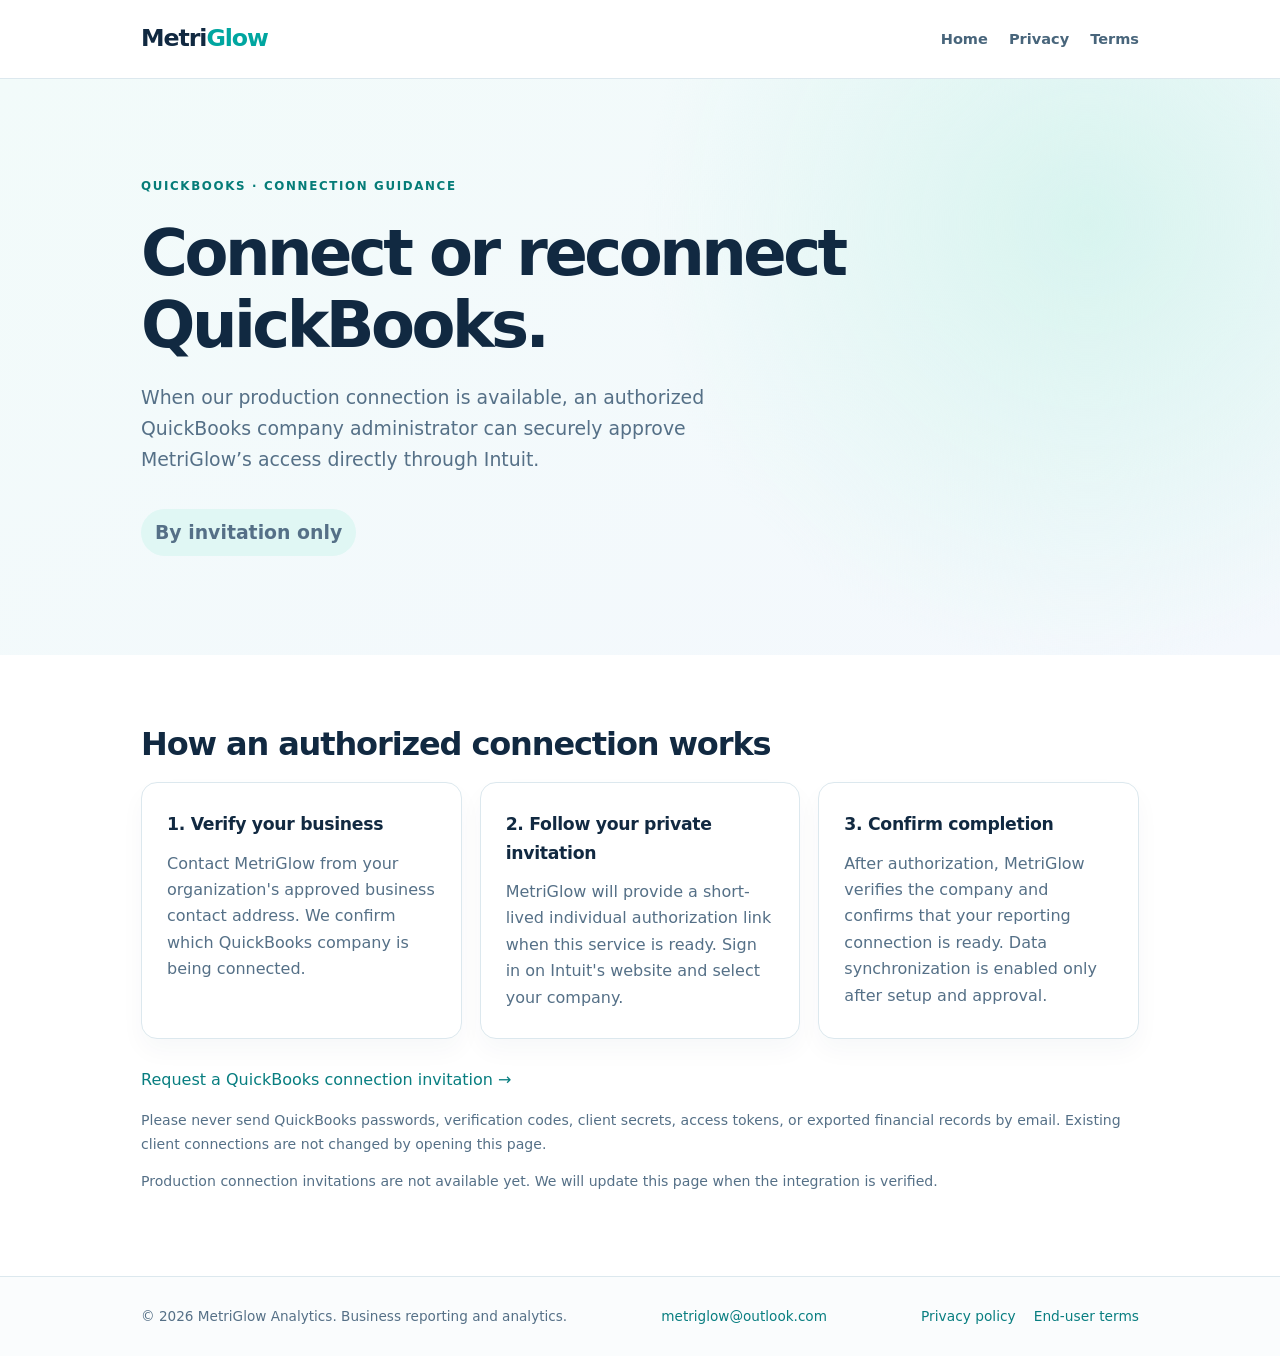
==== connect.html @ e3939080 "web: add client-facing QuickBooks connect guidance" ====
<!doctype html>
<html lang="en">
<head>
<meta charset="utf-8">
<meta name="viewport" content="width=device-width,initial-scale=1">
<meta name="description" content="Request an authorized QuickBooks Online connection or reconnection to MetriGlow Analytics.">
<title>Connect or reconnect QuickBooks | MetriGlow</title>
<link rel="stylesheet" href="styles.css">
</head>
<body>
<header class="site-header"><div class="wrap"><a class="wordmark" href="index.html" aria-label="MetriGlow home">Metri<span>Glow</span></a><nav aria-label="Main navigation"><a href="index.html">Home</a><a href="privacy.html">Privacy</a><a href="terms.html">Terms</a></nav></div></header>
<main><section class="hero"><div class="wrap"><span class="eyebrow">QuickBooks · Connection guidance</span><h1>Connect or reconnect QuickBooks.</h1><p>When our production connection is available, an authorized QuickBooks company administrator can securely approve MetriGlow’s access directly through Intuit.</p><p class="pill">By invitation only</p></div></section><section class="section"><div class="wrap"><h2>How an authorized connection works</h2><div class="grid"><div class="panel"><h3>1. Verify your business</h3><p>Contact MetriGlow from your organization's approved business contact address. We confirm which QuickBooks company is being connected.</p></div><div class="panel"><h3>2. Follow your private invitation</h3><p>MetriGlow will provide a short-lived individual authorization link when this service is ready. Sign in on Intuit's website and select your company.</p></div><div class="panel"><h3>3. Confirm completion</h3><p>After authorization, MetriGlow verifies the company and confirms that your reporting connection is ready. Data synchronization is enabled only after setup and approval.</p></div></div><p style="margin-top:28px"><a class="cta-link" href="mailto:metriglow@outlook.com?subject=MetriGlow%20QuickBooks%20connect%20or%20reconnect%20request">Request a QuickBooks connection invitation →</a></p><p class="small">Please never send QuickBooks passwords, verification codes, client secrets, access tokens, or exported financial records by email. Existing client connections are not changed by opening this page.</p><p class="small">Production connection invitations are not available yet. We will update this page when the integration is verified.</p></div></section></main>
<footer class="site-footer"><div class="wrap"><p>© 2026 MetriGlow Analytics. Business reporting and analytics.</p><p><a href="mailto:metriglow@outlook.com">metriglow@outlook.com</a></p><div class="footer-links"><a href="privacy.html">Privacy policy</a><a href="terms.html">End-user terms</a></div></div></footer>
</body>
</html>
---- styles.css ----
:root{color-scheme:light;--ink:#112941;--muted:#557087;--teal:#00a6a0;--line:#dce8ee;--surface:#f4f8fb;--white:#fff}
*{box-sizing:border-box}html{scroll-behavior:smooth}body{margin:0;font-family:ui-sans-serif,system-ui,-apple-system,BlinkMacSystemFont,"Segoe UI",sans-serif;line-height:1.65;color:var(--ink);background:var(--white)}
a{color:#087e80;text-decoration:none}a:hover{text-decoration:underline}
.wrap{max-width:1050px;margin:0 auto;padding:0 26px}
.site-header{border-bottom:1px solid var(--line);background:#fff;position:sticky;top:0;z-index:2}
.site-header .wrap{display:flex;align-items:center;justify-content:space-between;gap:24px;min-height:78px}
.wordmark{font-size:1.48rem;font-weight:800;letter-spacing:-.045em;color:var(--ink)}
.wordmark span{color:var(--teal)}
nav{display:flex;flex-wrap:wrap;gap:21px;font-size:.91rem;font-weight:650}
nav a{color:#48657b}
.hero{padding:93px 0 80px;background:radial-gradient(circle at 85% 25%,#d8f4ef 0,transparent 38%),linear-gradient(150deg,#f2fbfa,#f4f8fd)}
.eyebrow{display:inline-block;font-size:.74rem;text-transform:uppercase;font-weight:800;letter-spacing:.14em;color:#057c78}
h1{font-size:clamp(2.6rem,5vw,4.5rem);line-height:1.12;letter-spacing:-.055em;max-width:800px;margin:20px 0}
.hero p{font-size:1.18rem;color:var(--muted);max-width:650px}
.pill{display:inline-block;background:#e0f7f4;color:#05746e;padding:8px 14px;border-radius:50px;font-size:.78rem;font-weight:750;margin-top:15px}
.section{padding:69px 0}h2{letter-spacing:-.035em;font-size:2rem;line-height:1.25;margin:0 0 18px}h3{letter-spacing:-.018em;font-size:1.08rem;margin:0 0 12px}
.section-lead{color:var(--muted);max-width:720px;margin-bottom:32px}
.grid{display:grid;grid-template-columns:repeat(3,minmax(0,1fr));gap:18px}
.panel{border:1px solid var(--line);border-radius:16px;padding:27px 25px;background:#fff;box-shadow:0 12px 24px rgba(25,58,86,.035)}
.panel p{color:var(--muted);margin:0}
.band{background:var(--surface)}
.legal{padding-top:66px;padding-bottom:84px;max-width:850px}
.legal h1{font-size:clamp(2.35rem,4vw,3.5rem);margin:12px 0 12px}
.legal h2{font-size:1.4rem;margin-top:37px}
.legal p,.legal li{color:#324f66}
.legal li{margin-bottom:7px}
.notice{background:#fff6e3;border:1px solid #e6c26f;border-radius:12px;padding:18px 22px;margin:26px 0;color:#684b15}
.notice strong{color:#69450e}
.placeholder{background:#fff1d0;padding:2px 5px;border-radius:4px;color:#67480b;font-weight:700}
.small{font-size:.88rem;color:var(--muted)}
.site-footer{border-top:1px solid var(--line);padding:28px 0;background:#fafcfd}
.site-footer .wrap{display:flex;justify-content:space-between;align-items:center;gap:20px;flex-wrap:wrap}
.site-footer p{font-size:.85rem;color:var(--muted);margin:0}
.footer-links{display:flex;gap:18px;font-size:.86rem}
@media(max-width:670px){.site-header .wrap{flex-direction:column;align-items:flex-start;padding-top:18px;padding-bottom:18px;gap:8px}.hero{padding:64px 0}.grid{grid-template-columns:1fr}.section{padding:50px 0}}
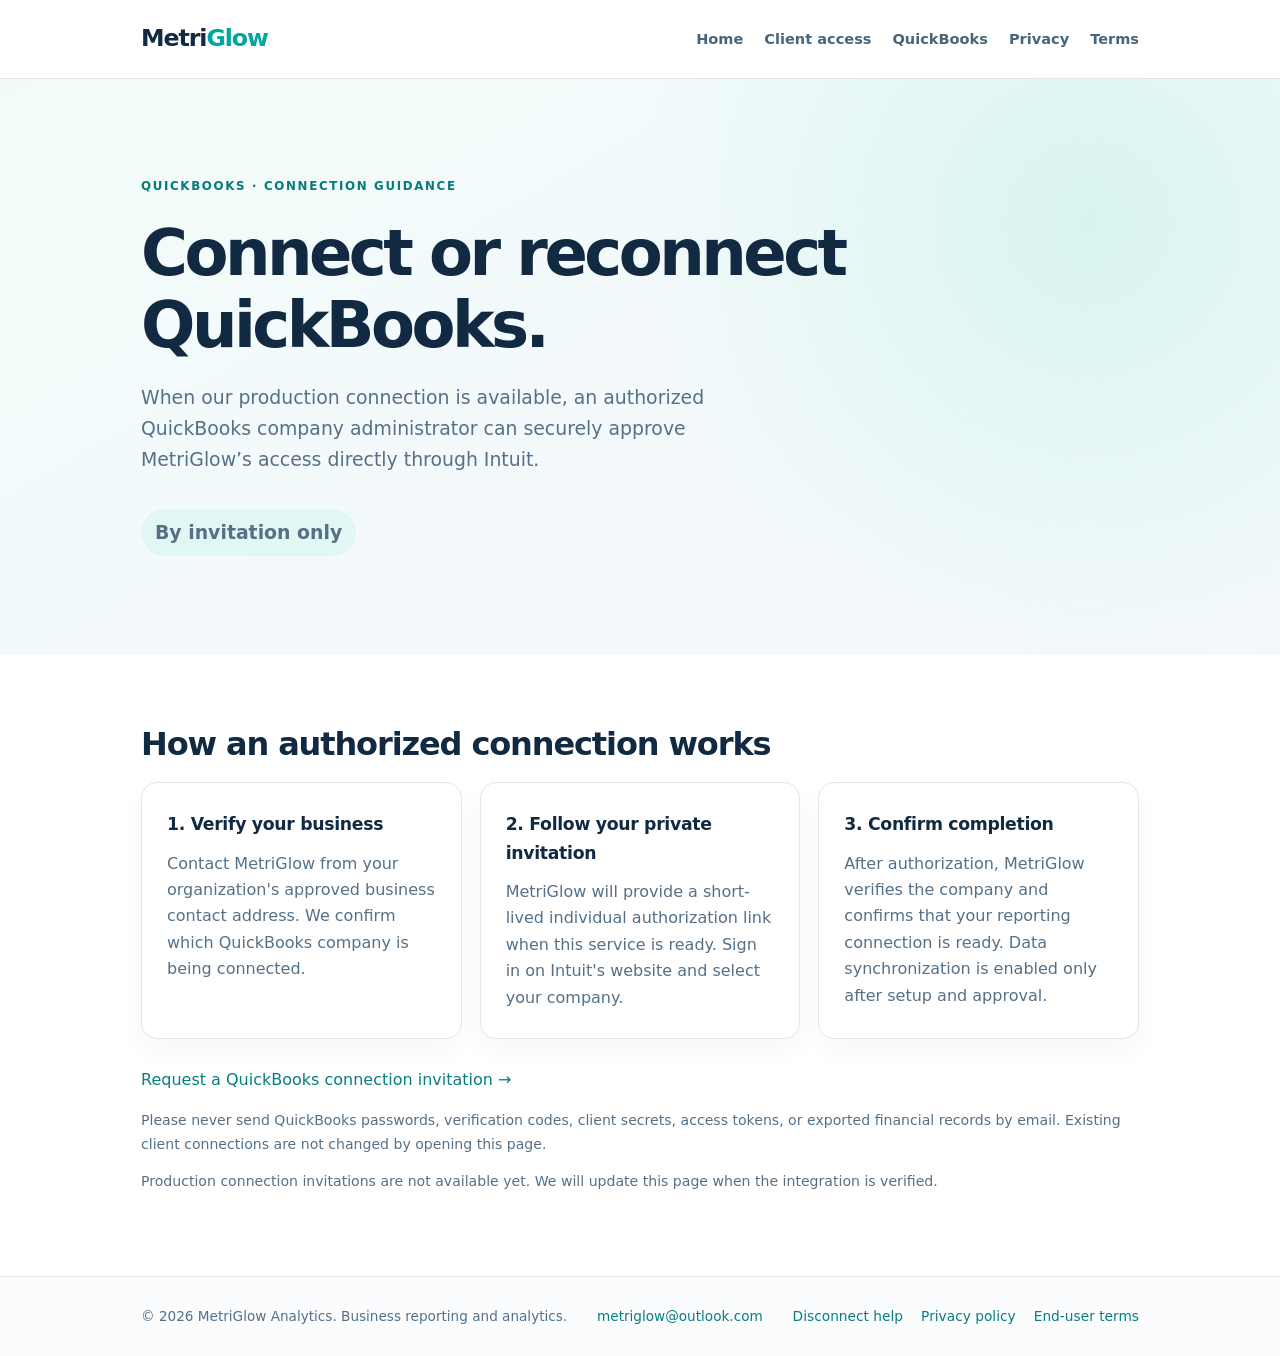
==== commit de433cea: "web: link client onboarding and QuickBooks pages from site navigation" ====
--- a/connect.html
+++ b/connect.html
@@ -8,8 +8,8 @@
 <link rel="stylesheet" href="styles.css">
 </head>
 <body>
-<header class="site-header"><div class="wrap"><a class="wordmark" href="index.html" aria-label="MetriGlow home">Metri<span>Glow</span></a><nav aria-label="Main navigation"><a href="index.html">Home</a><a href="privacy.html">Privacy</a><a href="terms.html">Terms</a></nav></div></header>
+<header class="site-header"><div class="wrap"><a class="wordmark" href="index.html" aria-label="MetriGlow home">Metri<span>Glow</span></a><nav aria-label="Main navigation"><a href="index.html">Home</a><a href="launch.html">Client access</a><a href="connect.html">QuickBooks</a><a href="privacy.html">Privacy</a><a href="terms.html">Terms</a></nav></div></header>
 <main><section class="hero"><div class="wrap"><span class="eyebrow">QuickBooks · Connection guidance</span><h1>Connect or reconnect QuickBooks.</h1><p>When our production connection is available, an authorized QuickBooks company administrator can securely approve MetriGlow’s access directly through Intuit.</p><p class="pill">By invitation only</p></div></section><section class="section"><div class="wrap"><h2>How an authorized connection works</h2><div class="grid"><div class="panel"><h3>1. Verify your business</h3><p>Contact MetriGlow from your organization's approved business contact address. We confirm which QuickBooks company is being connected.</p></div><div class="panel"><h3>2. Follow your private invitation</h3><p>MetriGlow will provide a short-lived individual authorization link when this service is ready. Sign in on Intuit's website and select your company.</p></div><div class="panel"><h3>3. Confirm completion</h3><p>After authorization, MetriGlow verifies the company and confirms that your reporting connection is ready. Data synchronization is enabled only after setup and approval.</p></div></div><p style="margin-top:28px"><a class="cta-link" href="mailto:metriglow@outlook.com?subject=MetriGlow%20QuickBooks%20connect%20or%20reconnect%20request">Request a QuickBooks connection invitation →</a></p><p class="small">Please never send QuickBooks passwords, verification codes, client secrets, access tokens, or exported financial records by email. Existing client connections are not changed by opening this page.</p><p class="small">Production connection invitations are not available yet. We will update this page when the integration is verified.</p></div></section></main>
-<footer class="site-footer"><div class="wrap"><p>© 2026 MetriGlow Analytics. Business reporting and analytics.</p><p><a href="mailto:metriglow@outlook.com">metriglow@outlook.com</a></p><div class="footer-links"><a href="privacy.html">Privacy policy</a><a href="terms.html">End-user terms</a></div></div></footer>
+<footer class="site-footer"><div class="wrap"><p>© 2026 MetriGlow Analytics. Business reporting and analytics.</p><p><a href="mailto:metriglow@outlook.com">metriglow@outlook.com</a></p><div class="footer-links"><a href="disconnect.html">Disconnect help</a><a href="privacy.html">Privacy policy</a><a href="terms.html">End-user terms</a></div></div></footer>
 </body>
 </html>
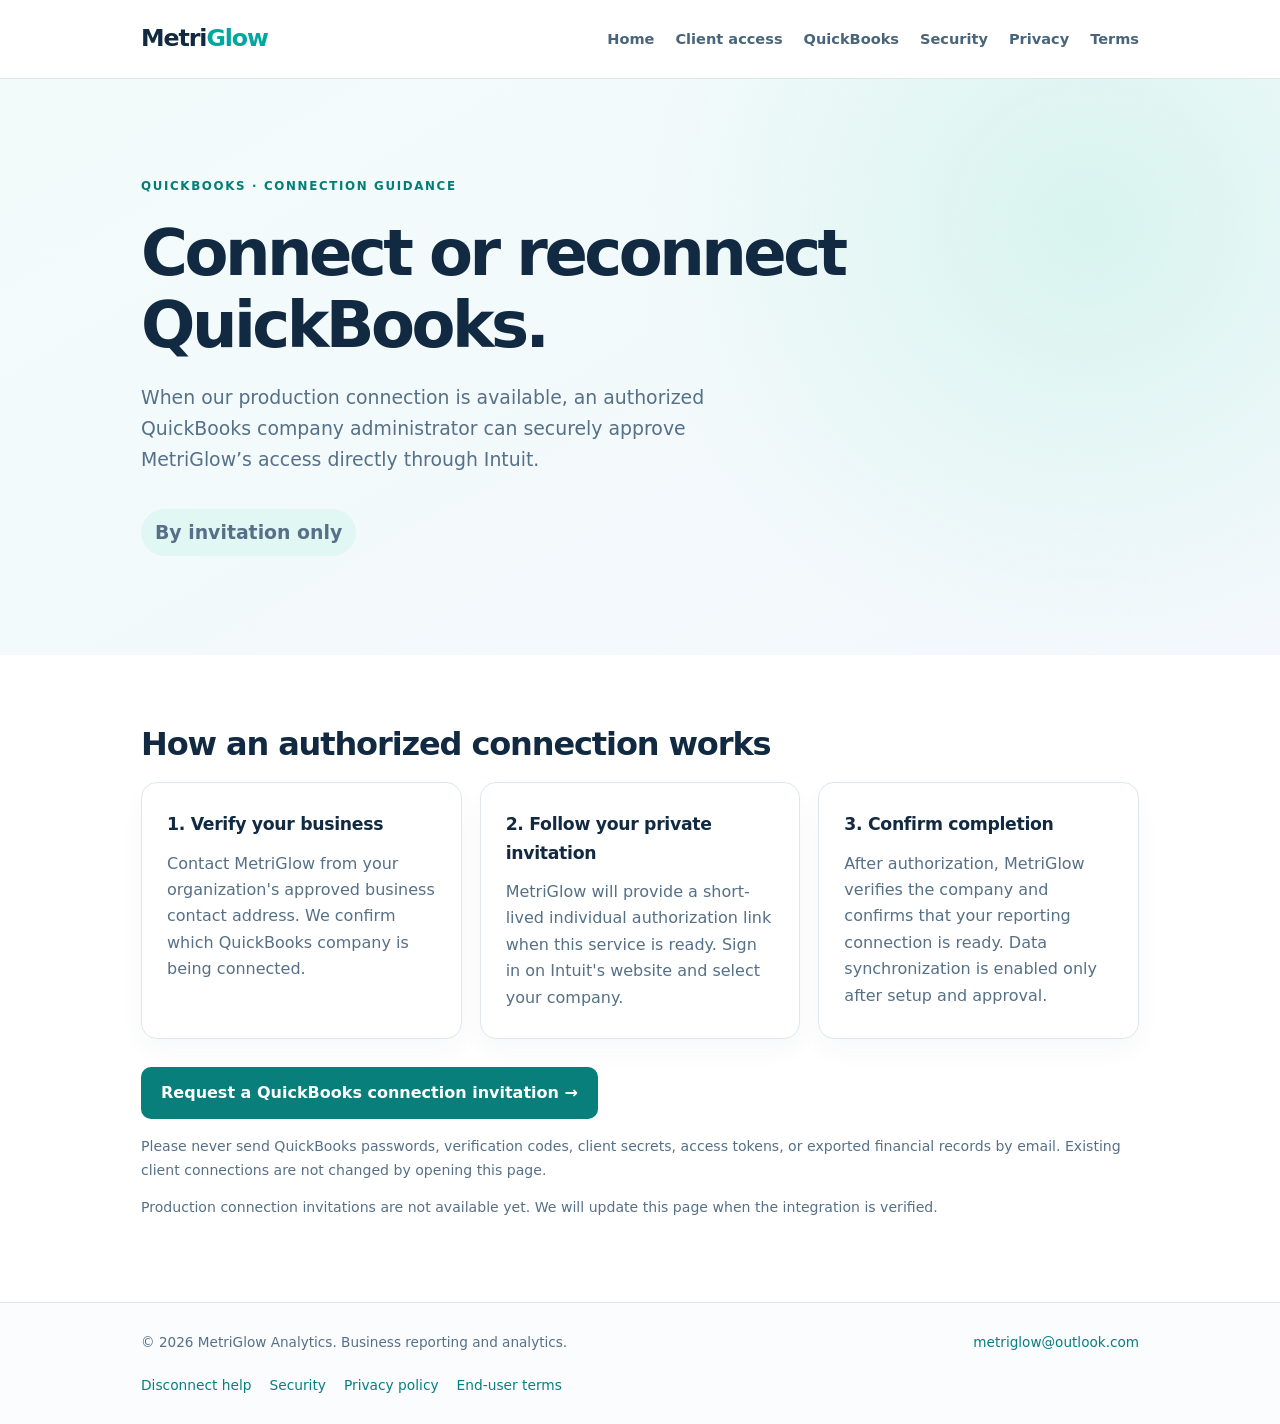
==== commit 5977d7c8: "web: cross-link security disclosure from navigation and policies" ====
--- a/connect.html
+++ b/connect.html
@@ -8,8 +8,8 @@
 <link rel="stylesheet" href="styles.css">
 </head>
 <body>
-<header class="site-header"><div class="wrap"><a class="wordmark" href="index.html" aria-label="MetriGlow home">Metri<span>Glow</span></a><nav aria-label="Main navigation"><a href="index.html">Home</a><a href="launch.html">Client access</a><a href="connect.html">QuickBooks</a><a href="privacy.html">Privacy</a><a href="terms.html">Terms</a></nav></div></header>
+<header class="site-header"><div class="wrap"><a class="wordmark" href="index.html" aria-label="MetriGlow home">Metri<span>Glow</span></a><nav aria-label="Main navigation"><a href="index.html">Home</a><a href="launch.html">Client access</a><a href="connect.html">QuickBooks</a><a href="security.html">Security</a><a href="privacy.html">Privacy</a><a href="terms.html">Terms</a></nav></div></header>
 <main><section class="hero"><div class="wrap"><span class="eyebrow">QuickBooks · Connection guidance</span><h1>Connect or reconnect QuickBooks.</h1><p>When our production connection is available, an authorized QuickBooks company administrator can securely approve MetriGlow’s access directly through Intuit.</p><p class="pill">By invitation only</p></div></section><section class="section"><div class="wrap"><h2>How an authorized connection works</h2><div class="grid"><div class="panel"><h3>1. Verify your business</h3><p>Contact MetriGlow from your organization's approved business contact address. We confirm which QuickBooks company is being connected.</p></div><div class="panel"><h3>2. Follow your private invitation</h3><p>MetriGlow will provide a short-lived individual authorization link when this service is ready. Sign in on Intuit's website and select your company.</p></div><div class="panel"><h3>3. Confirm completion</h3><p>After authorization, MetriGlow verifies the company and confirms that your reporting connection is ready. Data synchronization is enabled only after setup and approval.</p></div></div><p style="margin-top:28px"><a class="cta-link" href="mailto:metriglow@outlook.com?subject=MetriGlow%20QuickBooks%20connect%20or%20reconnect%20request">Request a QuickBooks connection invitation →</a></p><p class="small">Please never send QuickBooks passwords, verification codes, client secrets, access tokens, or exported financial records by email. Existing client connections are not changed by opening this page.</p><p class="small">Production connection invitations are not available yet. We will update this page when the integration is verified.</p></div></section></main>
-<footer class="site-footer"><div class="wrap"><p>© 2026 MetriGlow Analytics. Business reporting and analytics.</p><p><a href="mailto:metriglow@outlook.com">metriglow@outlook.com</a></p><div class="footer-links"><a href="disconnect.html">Disconnect help</a><a href="privacy.html">Privacy policy</a><a href="terms.html">End-user terms</a></div></div></footer>
+<footer class="site-footer"><div class="wrap"><p>© 2026 MetriGlow Analytics. Business reporting and analytics.</p><p><a href="mailto:metriglow@outlook.com">metriglow@outlook.com</a></p><div class="footer-links"><a href="disconnect.html">Disconnect help</a><a href="security.html">Security</a><a href="privacy.html">Privacy policy</a><a href="terms.html">End-user terms</a></div></div></footer>
 </body>
 </html>
--- a/styles.css
+++ b/styles.css
@@ -33,3 +33,6 @@
 .site-footer p{font-size:.85rem;color:var(--muted);margin:0}
 .footer-links{display:flex;gap:18px;font-size:.86rem}
 @media(max-width:670px){.site-header .wrap{flex-direction:column;align-items:flex-start;padding-top:18px;padding-bottom:18px;gap:8px}.hero{padding:64px 0}.grid{grid-template-columns:1fr}.section{padding:50px 0}}
+.cta-link{display:inline-block;background:#087f7b;color:#fff;padding:13px 20px;border-radius:10px;font-weight:750}
+.cta-link:hover,.cta-link:focus{background:#065c5a;color:#fff;text-decoration:none}
+a:focus-visible{outline:3px solid #117e87;outline-offset:4px}
